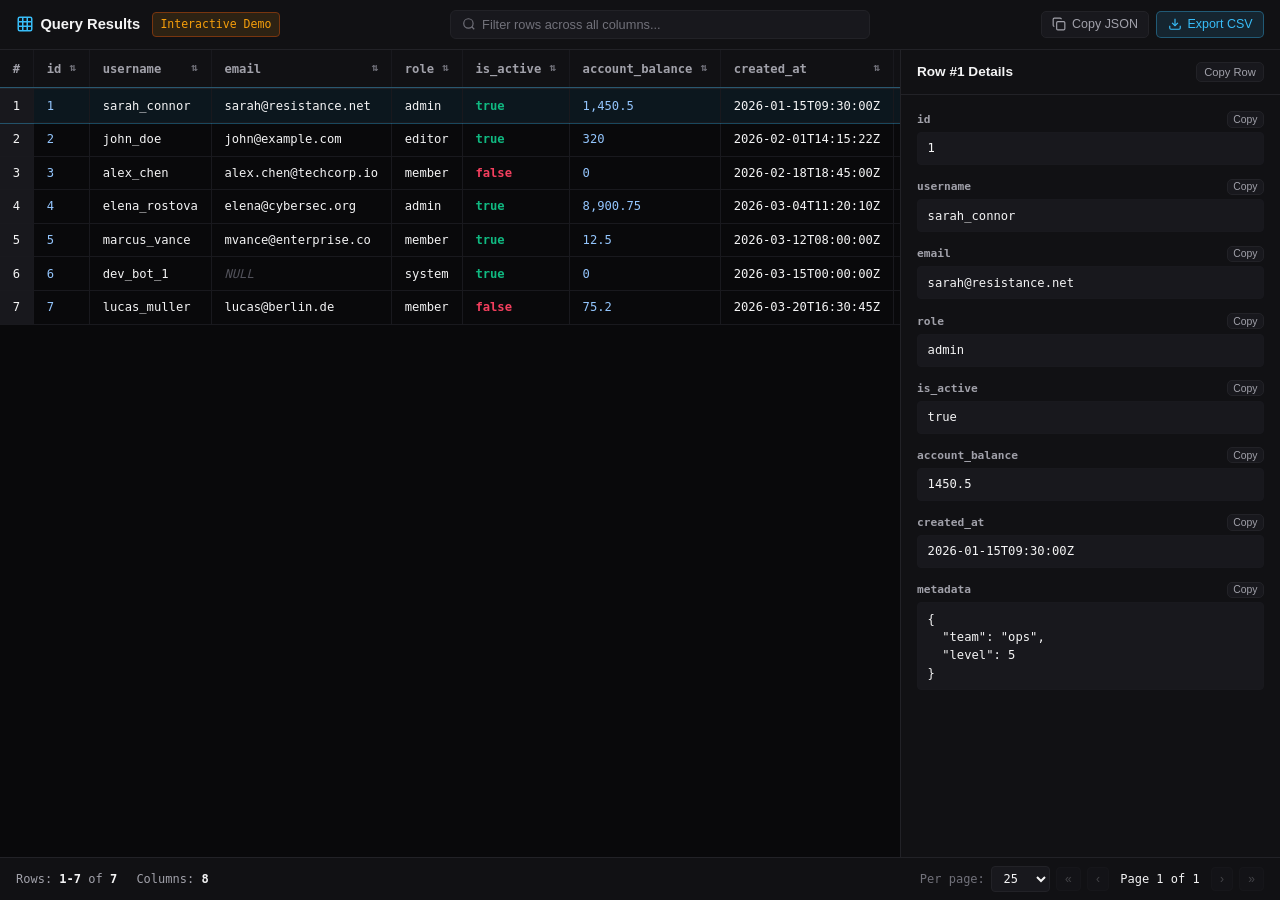
==== src/static/ui/data_grid.html @ 6f25be87 "feat(ui): implement official MCP Apps extension, UI viewers, and spec enhancements - Refactor server" ====
<!DOCTYPE html>
<html lang="en">
<head>
  <meta charset="UTF-8">
  <meta name="viewport" content="width=device-width, initial-scale=1.0">
  <title>PostgreSQL Query Result Data Grid</title>
  <style>
    :root {
      --bg: #09090b;
      --surface: #111114;
      --surface-raised: #18181d;
      --surface-hover: #1f1f26;
      --surface-active: #272732;
      --border: #222227;
      --border-subtle: #19191e;
      --border-focus: #3b3b44;
      --text: #f4f4f5;
      --text-secondary: #a1a1aa;
      --text-muted: #71717a;
      --text-dim: #52525b;
      --accent: #38bdf8;
      --accent-dim: rgba(56, 189, 248, 0.12);
      --accent-border: rgba(56, 189, 248, 0.35);
      --emerald: #10b981;
      --emerald-dim: rgba(16, 185, 129, 0.12);
      --emerald-border: #065f46;
      --amber: #f59e0b;
      --amber-dim: rgba(245, 158, 11, 0.12);
      --amber-border: #78350f;
      --red: #f43f5e;
      --red-dim: rgba(244, 63, 94, 0.14);
      --red-border: #881337;
      --font-mono: "JetBrains Mono", ui-monospace, "SF Mono", Menlo, Monaco, Consolas, monospace;
      --font-sans: -apple-system, BlinkMacSystemFont, "Segoe UI", Roboto, Helvetica, Arial, sans-serif;
    }

    * { box-sizing: border-box; margin: 0; padding: 0; }

    body {
      background-color: var(--bg);
      color: var(--text);
      font-family: var(--font-sans);
      font-size: 13px;
      line-height: 1.5;
      display: flex;
      flex-direction: column;
      height: 100vh;
      overflow: hidden;
      -webkit-font-smoothing: antialiased;
    }

    /* Top Control Bar */
    header {
      background: var(--surface);
      border-bottom: 1px solid var(--border);
      padding: 0.65rem 1rem;
      display: flex;
      align-items: center;
      justify-content: space-between;
      gap: 1rem;
      flex-shrink: 0;
      flex-wrap: wrap;
    }

    .header-left {
      display: flex;
      align-items: center;
      gap: 0.75rem;
    }

    .brand-title {
      font-size: 0.92rem;
      font-weight: 600;
      color: var(--text);
      display: flex;
      align-items: center;
      gap: 0.4rem;
    }

    .badge {
      display: inline-flex;
      align-items: center;
      font-family: var(--font-mono);
      font-size: 0.72rem;
      padding: 0.15rem 0.45rem;
      border-radius: 4px;
      font-weight: 500;
    }

    .badge-demo {
      background: var(--amber-dim);
      color: var(--amber);
      border: 1px solid var(--amber-border);
    }

    .badge-live {
      background: var(--emerald-dim);
      color: var(--emerald);
      border: 1px solid var(--emerald-border);
    }

    .badge-truncated {
      background: var(--red-dim);
      color: var(--red);
      border: 1px solid var(--red-border);
    }

    .controls-center {
      display: flex;
      align-items: center;
      gap: 0.6rem;
      flex: 1;
      max-width: 420px;
    }

    .search-box {
      display: flex;
      align-items: center;
      background: var(--surface-raised);
      border: 1px solid var(--border);
      border-radius: 6px;
      padding: 0.35rem 0.65rem;
      width: 100%;
      transition: border-color 0.15s ease;
    }

    .search-box:focus-within {
      border-color: var(--accent);
      box-shadow: 0 0 0 2px var(--accent-dim);
    }

    .search-box svg {
      color: var(--text-muted);
      margin-right: 0.4rem;
      flex-shrink: 0;
    }

    .search-input {
      background: transparent;
      border: none;
      color: var(--text);
      font-family: var(--font-sans);
      font-size: 0.8rem;
      outline: none;
      width: 100%;
    }

    .search-input::placeholder {
      color: var(--text-muted);
    }

    .actions {
      display: flex;
      align-items: center;
      gap: 0.45rem;
    }

    .btn {
      background: var(--surface-raised);
      border: 1px solid var(--border);
      color: var(--text-secondary);
      padding: 0.35rem 0.65rem;
      font-size: 0.78rem;
      border-radius: 5px;
      cursor: pointer;
      display: inline-flex;
      align-items: center;
      gap: 0.35rem;
      transition: all 0.15s ease;
    }

    .btn:hover {
      background: var(--surface-hover);
      color: var(--text);
      border-color: var(--border-focus);
    }

    .btn-primary {
      background: var(--accent-dim);
      border-color: var(--accent-border);
      color: var(--accent);
    }
    .btn-primary:hover {
      background: var(--accent);
      color: var(--bg);
    }

    /* Grid Area */
    main {
      flex: 1;
      display: flex;
      overflow: hidden;
      position: relative;
    }

    .grid-container {
      flex: 1;
      overflow: auto;
      background: var(--bg);
      position: relative;
    }

    table.data-grid {
      width: 100%;
      border-collapse: collapse;
      font-family: var(--font-mono);
      font-size: 0.76rem;
      white-space: nowrap;
    }

    table.data-grid th {
      position: sticky;
      top: 0;
      background: var(--surface);
      color: var(--text-secondary);
      text-align: left;
      padding: 0.6rem 0.8rem;
      font-weight: 600;
      border-bottom: 2px solid var(--border);
      border-right: 1px solid var(--border-subtle);
      user-select: none;
      cursor: pointer;
      transition: background 0.12s ease;
      z-index: 10;
    }

    table.data-grid th:hover {
      background: var(--surface-raised);
      color: var(--text);
    }

    table.data-grid th .th-content {
      display: flex;
      align-items: center;
      justify-content: space-between;
      gap: 0.5rem;
    }

    table.data-grid th .sort-icon {
      color: var(--text-muted);
      font-size: 0.7rem;
    }
    table.data-grid th.sort-asc .sort-icon {
      color: var(--accent);
    }
    table.data-grid th.sort-desc .sort-icon {
      color: var(--accent);
    }

    table.data-grid td {
      padding: 0.45rem 0.8rem;
      border-bottom: 1px solid var(--border-subtle);
      border-right: 1px solid var(--border-subtle);
      color: var(--text);
      max-width: 320px;
      overflow: hidden;
      text-overflow: ellipsis;
    }

    table.data-grid tr {
      cursor: pointer;
      transition: background 0.1s ease;
    }

    table.data-grid tr:hover {
      background: var(--surface-hover);
    }

    table.data-grid tr.selected {
      background: rgba(56, 189, 248, 0.08);
      outline: 1px solid var(--accent-border);
    }

    .row-index {
      color: var(--text-muted);
      width: 45px;
      text-align: right;
      background: var(--surface-raised);
      user-select: none;
    }

    /* Cell formatters */
    .cell-null {
      color: var(--text-dim);
      font-style: italic;
    }
    .cell-num {
      text-align: right;
      color: #93c5fd;
    }
    .cell-bool-true {
      color: var(--emerald);
      font-weight: 600;
    }
    .cell-bool-false {
      color: var(--red);
      font-weight: 600;
    }
    .cell-obj {
      color: #c084fc;
    }

    /* Detail Drawer */
    .row-drawer {
      width: 380px;
      background: var(--surface);
      border-left: 1px solid var(--border);
      display: flex;
      flex-direction: column;
      flex-shrink: 0;
      overflow: hidden;
    }

    .drawer-header {
      padding: 0.75rem 1rem;
      border-bottom: 1px solid var(--border);
      display: flex;
      align-items: center;
      justify-content: space-between;
    }

    .drawer-title {
      font-weight: 600;
      font-size: 0.85rem;
    }

    .drawer-body {
      padding: 1rem;
      overflow-y: auto;
      flex: 1;
    }

    .drawer-field {
      margin-bottom: 0.85rem;
    }

    .drawer-field-name {
      font-family: var(--font-mono);
      font-size: 0.7rem;
      color: var(--text-secondary);
      margin-bottom: 0.2rem;
      display: flex;
      justify-content: space-between;
      align-items: baseline;
    }

    .drawer-field-val {
      font-family: var(--font-mono);
      font-size: 0.76rem;
      background: var(--surface-raised);
      border: 1px solid var(--border-subtle);
      border-radius: 4px;
      padding: 0.4rem 0.6rem;
      color: var(--text);
      word-break: break-all;
      white-space: pre-wrap;
    }

    /* Footer Pagination & Stats */
    footer {
      background: var(--surface);
      border-top: 1px solid var(--border);
      padding: 0.5rem 1rem;
      display: flex;
      align-items: center;
      justify-content: space-between;
      font-family: var(--font-mono);
      font-size: 0.75rem;
      flex-shrink: 0;
      gap: 1rem;
      flex-wrap: wrap;
    }

    .footer-stats {
      color: var(--text-secondary);
      display: flex;
      align-items: center;
      gap: 1.2rem;
    }

    .footer-stats strong {
      color: var(--text);
    }

    .pagination {
      display: flex;
      align-items: center;
      gap: 0.4rem;
    }

    .page-select {
      background: var(--surface-raised);
      border: 1px solid var(--border);
      color: var(--text);
      font-family: var(--font-mono);
      font-size: 0.75rem;
      padding: 0.25rem 0.45rem;
      border-radius: 4px;
      outline: none;
    }

    .page-btn {
      background: var(--surface-raised);
      border: 1px solid var(--border);
      color: var(--text-secondary);
      padding: 0.25rem 0.5rem;
      border-radius: 4px;
      cursor: pointer;
      font-size: 0.75rem;
      transition: all 0.1s ease;
    }
    .page-btn:hover:not(:disabled) {
      background: var(--surface-hover);
      color: var(--text);
    }
    .page-btn:disabled {
      opacity: 0.35;
      cursor: not-allowed;
    }
  </style>
</head>
<body>

  <!-- Top Bar -->
  <header>
    <div class="header-left">
      <span class="brand-title">
        <svg width="18" height="18" viewBox="0 0 24 24" fill="none" stroke="currentColor" stroke-width="2" style="color:var(--accent)"><rect width="18" height="18" x="3" y="3" rx="2" ry="2"/><line x1="3" y1="9" x2="21" y2="9"/><line x1="3" y1="15" x2="21" y2="15"/><line x1="9" y1="3" x2="9" y2="21"/><line x1="15" y1="3" x2="15" y2="21"/></svg>
        Query Results
      </span>
      <span id="source-badge" class="badge badge-demo">Interactive Demo</span>
      <span id="truncated-badge" class="badge badge-truncated" style="display:none;">Truncated</span>
    </div>

    <!-- Search in table -->
    <div class="controls-center">
      <div class="search-box">
        <svg width="14" height="14" viewBox="0 0 24 24" fill="none" stroke="currentColor" stroke-width="2"><circle cx="11" cy="11" r="8"/><path d="m21 21-4.3-4.3"/></svg>
        <input type="text" id="filter-input" class="search-input" placeholder="Filter rows across all columns..." oninput="onFilterChanged()">
      </div>
    </div>

    <!-- Actions -->
    <div class="actions">
      <button class="btn" id="btn-copy" onclick="copyDataJson()">
        <svg width="14" height="14" viewBox="0 0 24 24" fill="none" stroke="currentColor" stroke-width="2"><rect width="14" height="14" x="8" y="8" rx="2" ry="2"/><path d="M4 16c-1.1 0-2-.9-2-2V4c0-1.1.9-2 2-2h10c1.1 0 2 .9 2 2"/></svg>
        Copy JSON
      </button>
      <button class="btn btn-primary" onclick="exportCsv()">
        <svg width="14" height="14" viewBox="0 0 24 24" fill="none" stroke="currentColor" stroke-width="2"><path d="M21 15v4a2 2 0 0 1-2 2H5a2 2 0 0 1-2-2v-4"/><polyline points="7 10 12 15 17 10"/><line x1="12" y1="15" x2="12" y2="3"/></svg>
        Export CSV
      </button>
    </div>
  </header>

  <!-- Main Data View -->
  <main>
    <div class="grid-container" id="grid-scroll">
      <table class="data-grid" id="main-table">
        <thead id="grid-header"></thead>
        <tbody id="grid-body"></tbody>
      </table>
    </div>

    <!-- Side Inspection Drawer -->
    <aside class="row-drawer" id="row-drawer">
      <div class="drawer-header">
        <span class="drawer-title" id="drawer-title">Row Inspector</span>
        <button class="btn" style="padding:0.2rem 0.45rem; font-size:0.7rem;" onclick="copyRowJson()">Copy Row</button>
      </div>
      <div class="drawer-body" id="drawer-body">
        <div style="color:var(--text-muted); text-align:center; padding-top:2rem;">
          Click any row in the grid to inspect all columns, types, and raw values.
        </div>
      </div>
    </aside>
  </main>

  <!-- Footer Pagination -->
  <footer>
    <div class="footer-stats">
      <span>Rows: <strong id="stat-showing-rows">0</strong> of <strong id="stat-total-rows">0</strong></span>
      <span>Columns: <strong id="stat-columns">0</strong></span>
      <span id="stat-filtered-wrapper" style="display:none; color:var(--amber)">
        Filtered: <strong id="stat-filtered-count">0</strong> matches
      </span>
    </div>

    <div class="pagination">
      <span style="color:var(--text-muted)">Per page:</span>
      <select id="page-size-select" class="page-select" onchange="changePageSize(this.value)">
        <option value="10">10</option>
        <option value="25" selected>25</option>
        <option value="50">50</option>
        <option value="100">100</option>
        <option value="all">All</option>
      </select>

      <button class="page-btn" id="btn-first" onclick="goToPage(1)" title="First page">&laquo;</button>
      <button class="page-btn" id="btn-prev" onclick="goToPage(currentPage - 1)" title="Previous page">&lsaquo;</button>
      <span style="color:var(--text); padding:0 0.3rem;" id="pagination-page-label">Page 1 of 1</span>
      <button class="page-btn" id="btn-next" onclick="goToPage(currentPage + 1)" title="Next page">&rsaquo;</button>
      <button class="page-btn" id="btn-last" onclick="goToPage(totalPages)" title="Last page">&raquo;</button>
    </div>
  </footer>

  <script>
    // Embedded sample demo payload
    const DEMO_PAYLOAD = {
      columns: ["id", "username", "email", "role", "is_active", "account_balance", "created_at", "metadata"],
      rows: [
        { id: 1, username: "sarah_connor", email: "sarah@resistance.net", role: "admin", is_active: true, account_balance: 1450.50, created_at: "2026-01-15T09:30:00Z", metadata: { team: "ops", level: 5 } },
        { id: 2, username: "john_doe", email: "john@example.com", role: "editor", is_active: true, account_balance: 320.00, created_at: "2026-02-01T14:15:22Z", metadata: { team: "content" } },
        { id: 3, username: "alex_chen", email: "alex.chen@techcorp.io", role: "member", is_active: false, account_balance: 0.00, created_at: "2026-02-18T18:45:00Z", metadata: null },
        { id: 4, username: "elena_rostova", email: "elena@cybersec.org", role: "admin", is_active: true, account_balance: 8900.75, created_at: "2026-03-04T11:20:10Z", metadata: { certs: ["CISSP", "OSCP"] } },
        { id: 5, username: "marcus_vance", email: "mvance@enterprise.co", role: "member", is_active: true, account_balance: 12.50, created_at: "2026-03-12T08:00:00Z", metadata: { verified: true } },
        { id: 6, username: "dev_bot_1", email: null, role: "system", is_active: true, account_balance: 0.00, created_at: "2026-03-15T00:00:00Z", metadata: { agent: true, version: "2.4" } },
        { id: 7, username: "lucas_muller", email: "lucas@berlin.de", role: "member", is_active: false, account_balance: 75.20, created_at: "2026-03-20T16:30:45Z", metadata: null }
      ],
      row_count: 7,
      truncated: false
    };

    let rawData = null;
    let columns = [];
    let allRows = [];
    let filteredRows = [];
    let sortColumn = null;
    let sortDirection = "none"; // "asc", "desc", "none"
    let currentPage = 1;
    let pageSize = 25;
    let totalPages = 1;
    let selectedRowIndex = null;

    function sendAppHandshake() {
      try {
        if (window.parent && window.parent !== window) {
          window.parent.postMessage({
            jsonrpc: "2.0",
            id: 1,
            method: "ui/initialize",
            params: {
              appCapabilities: {}
            }
          }, "*");
          window.parent.postMessage({ jsonrpc: "2.0", method: "ui/ready" }, "*");
        }
      } catch (e) {}
    }

    function extractPayload(msg) {
      if (!msg) return null;
      let p = msg.params || msg.result || msg;
      if (p && p.result) p = p.result;
      if (p && p.data) p = p.data;
      if (p && p.structuredContent) p = p.structuredContent;

      if (p && Array.isArray(p.content) && p.content.length > 0) {
        const textItem = p.content.find(c => c.type === "text" || typeof c.text === "string");
        if (textItem && typeof textItem.text === "string") {
          try {
            return JSON.parse(textItem.text);
          } catch (e) {
            return textItem.text;
          }
        }
      }

      if (typeof p === "string") {
        try { return JSON.parse(p); } catch (e) { return p; }
      }
      return p;
    }

    // MCP Apps postMessage listener
    window.addEventListener("message", (event) => {
      if (!event.data) return;
      let msg = event.data;
      if (typeof msg === "string") {
        try { msg = JSON.parse(msg); } catch (e) { return; }
      }

      if (msg.method === "ui/notifications/tool-result") {
        const payload = extractPayload(msg.params || msg);
        if (payload) loadGrid(payload, false);
      } else if (msg.method === "ui/notifications/tool-input") {
        console.debug("Received tool-input notification:", msg.params);
      } else if (msg.method === "ui/init" || msg.method === "ui/initialize" || msg.method === "tool/result" || msg.method === "ontoolresult") {
        const payload = extractPayload(msg.params || msg);
        if (payload) loadGrid(payload, false);
      } else if (msg.result && (msg.result.columns || msg.result.rows || msg.result.content)) {
        const payload = extractPayload(msg.result);
        if (payload) loadGrid(payload, false);
      } else if (msg.type === "tool_result" || (msg.columns && msg.rows) || msg.status === "ok") {
        loadGrid(msg, false);
      }
    });

    if (document.readyState === "loading") {
      window.addEventListener("DOMContentLoaded", () => {
        sendAppHandshake();
        loadGrid(DEMO_PAYLOAD, true);
      });
    } else {
      sendAppHandshake();
      loadGrid(DEMO_PAYLOAD, true);
    }

    function loadGrid(data, isDemo = false) {
      rawData = data;
      const badge = document.getElementById("source-badge");
      if (isDemo) {
        badge.className = "badge badge-demo";
        badge.textContent = "Interactive Demo";
      } else {
        badge.className = "badge badge-live";
        badge.textContent = "Live Result";
      }

      const truncBadge = document.getElementById("truncated-badge");
      if (data.truncated) {
        truncBadge.style.display = "inline-flex";
      } else {
        truncBadge.style.display = "none";
      }

      columns = data.columns || (data.rows && data.rows.length > 0 ? Object.keys(data.rows[0]) : []);
      allRows = data.rows || [];
      filteredRows = [...allRows];

      document.getElementById("stat-columns").textContent = columns.length;
      document.getElementById("stat-total-rows").textContent = allRows.length;

      sortColumn = null;
      sortDirection = "none";
      currentPage = 1;
      selectedRowIndex = allRows.length > 0 ? 0 : null;

      renderHeader();
      applyFiltersAndSort();

      if (allRows.length > 0) {
        selectRow(0);
      }
    }

    function renderHeader() {
      const thead = document.getElementById("grid-header");
      thead.innerHTML = "";
      const tr = document.createElement("tr");

      // Row index column header
      const thIdx = document.createElement("th");
      thIdx.className = "row-index";
      thIdx.textContent = "#";
      tr.appendChild(thIdx);

      columns.forEach(col => {
        const th = document.createElement("th");
        th.dataset.column = col;
        th.onclick = () => toggleSort(col);

        let icon = "⇅";
        if (sortColumn === col) {
          if (sortDirection === "asc") { icon = "▲"; th.classList.add("sort-asc"); }
          else if (sortDirection === "desc") { icon = "▼"; th.classList.add("sort-desc"); }
        }

        th.innerHTML = `
          <div class="th-content">
            <span>${escapeHtml(col)}</span>
            <span class="sort-icon">${icon}</span>
          </div>
        `;
        tr.appendChild(th);
      });

      thead.appendChild(tr);
    }

    function toggleSort(col) {
      if (sortColumn === col) {
        if (sortDirection === "none") sortDirection = "asc";
        else if (sortDirection === "asc") sortDirection = "desc";
        else { sortDirection = "none"; sortColumn = null; }
      } else {
        sortColumn = col;
        sortDirection = "asc";
      }
      renderHeader();
      applyFiltersAndSort();
    }

    function onFilterChanged() {
      applyFiltersAndSort();
    }

    function applyFiltersAndSort() {
      const query = document.getElementById("filter-input").value.trim().toLowerCase();

      // 1. Filter
      if (!query) {
        filteredRows = [...allRows];
        document.getElementById("stat-filtered-wrapper").style.display = "none";
      } else {
        filteredRows = allRows.filter(row => {
          return columns.some(col => {
            const val = row[col];
            if (val === null || val === undefined) return false;
            if (typeof val === "object") return JSON.stringify(val).toLowerCase().includes(query);
            return String(val).toLowerCase().includes(query);
          });
        });
        document.getElementById("stat-filtered-wrapper").style.display = "inline";
        document.getElementById("stat-filtered-count").textContent = filteredRows.length;
      }

      // 2. Sort
      if (sortColumn && sortDirection !== "none") {
        filteredRows.sort((a, b) => {
          let va = a[sortColumn];
          let vb = b[sortColumn];
          if (va === null || va === undefined) return 1;
          if (vb === null || vb === undefined) return -1;
          if (typeof va === "number" && typeof vb === "number") {
            return sortDirection === "asc" ? va - vb : vb - va;
          }
          const sa = String(va);
          const sb = String(vb);
          return sortDirection === "asc" ? sa.localeCompare(sb) : sb.localeCompare(sa);
        });
      }

      // 3. Paginate
      if (pageSize === "all") {
        totalPages = 1;
        currentPage = 1;
      } else {
        totalPages = Math.max(1, Math.ceil(filteredRows.length / pageSize));
        if (currentPage > totalPages) currentPage = totalPages;
      }

      renderRows();
      updatePaginationControls();
    }

    function renderRows() {
      const tbody = document.getElementById("grid-body");
      tbody.innerHTML = "";

      if (filteredRows.length === 0) {
        tbody.innerHTML = `<tr><td colspan="${columns.length + 1}" style="text-align:center; padding:3rem; color:var(--text-muted)">No matching records found.</td></tr>`;
        document.getElementById("stat-showing-rows").textContent = "0";
        return;
      }

      let start = 0;
      let end = filteredRows.length;
      if (pageSize !== "all") {
        start = (currentPage - 1) * pageSize;
        end = Math.min(start + pageSize, filteredRows.length);
      }

      document.getElementById("stat-showing-rows").textContent = `${start + 1}-${end}`;

      for (let i = start; i < end; i++) {
        const row = filteredRows[i];
        const tr = document.createElement("tr");
        if (selectedRowIndex === i) tr.classList.add("selected");
        tr.onclick = () => selectRow(i, tr);

        // Index cell
        const tdIdx = document.createElement("td");
        tdIdx.className = "row-index";
        tdIdx.textContent = i + 1;
        tr.appendChild(tdIdx);

        columns.forEach(col => {
          const td = document.createElement("td");
          const val = row[col];
          td.innerHTML = formatCellValue(val);
          tr.appendChild(td);
        });

        tbody.appendChild(tr);
      }
    }

    function formatCellValue(val) {
      if (val === null || val === undefined) {
        return `<span class="cell-null">NULL</span>`;
      }
      if (typeof val === "boolean") {
        return val ? `<span class="cell-bool-true">true</span>` : `<span class="cell-bool-false">false</span>`;
      }
      if (typeof val === "number") {
        return `<span class="cell-num">${val.toLocaleString()}</span>`;
      }
      if (typeof val === "object") {
        return `<span class="cell-obj">${escapeHtml(JSON.stringify(val))}</span>`;
      }
      return escapeHtml(String(val));
    }

    function escapeHtml(str) {
      return str.replace(/&/g, "&amp;").replace(/</g, "&lt;").replace(/>/g, "&gt;");
    }

    function selectRow(index, trElement = null) {
      selectedRowIndex = index;
      document.querySelectorAll("table.data-grid tr.selected").forEach(r => r.classList.remove("selected"));
      if (trElement) {
        trElement.classList.add("selected");
      } else {
        const allTrs = document.querySelectorAll("table.data-grid tbody tr");
        if (allTrs[index]) {
          allTrs[index].classList.add("selected");
        }
      }

      const row = filteredRows[index];
      if (!row) return;

      document.getElementById("drawer-title").textContent = `Row #${index + 1} Details`;
      const body = document.getElementById("drawer-body");
      body.innerHTML = "";

      columns.forEach(col => {
        const val = row[col];
        let valStr = val === null ? "NULL" : (typeof val === "object" ? JSON.stringify(val, null, 2) : String(val));

        const field = document.createElement("div");
        field.className = "drawer-field";

        const fieldName = document.createElement("div");
        fieldName.className = "drawer-field-name";

        const strong = document.createElement("strong");
        strong.textContent = col;
        fieldName.appendChild(strong);

        const copyBtn = document.createElement("button");
        copyBtn.className = "btn";
        copyBtn.style.padding = "0.1rem 0.35rem";
        copyBtn.style.fontSize = "0.65rem";
        copyBtn.textContent = "Copy";
        copyBtn.onclick = () => {
          navigator.clipboard.writeText(valStr).then(() => {
            const orig = copyBtn.textContent;
            copyBtn.textContent = "Copied!";
            setTimeout(() => { copyBtn.textContent = orig; }, 1200);
          });
        };
        fieldName.appendChild(copyBtn);

        const fieldVal = document.createElement("div");
        fieldVal.className = "drawer-field-val";
        fieldVal.textContent = valStr;

        field.appendChild(fieldName);
        field.appendChild(fieldVal);
        body.appendChild(field);
      });
    }

    function updatePaginationControls() {
      document.getElementById("pagination-page-label").textContent = `Page ${currentPage} of ${totalPages}`;
      document.getElementById("btn-first").disabled = (currentPage <= 1);
      document.getElementById("btn-prev").disabled = (currentPage <= 1);
      document.getElementById("btn-next").disabled = (currentPage >= totalPages);
      document.getElementById("btn-last").disabled = (currentPage >= totalPages);
    }

    function goToPage(page) {
      if (page < 1 || page > totalPages) return;
      currentPage = page;
      renderRows();
      updatePaginationControls();
      document.getElementById("grid-scroll").scrollTop = 0;
    }

    function changePageSize(size) {
      pageSize = size === "all" ? "all" : parseInt(size, 10);
      currentPage = 1;
      applyFiltersAndSort();
    }

    function copyRowJson() {
      if (selectedRowIndex === null || !filteredRows[selectedRowIndex]) return;
      const json = JSON.stringify(filteredRows[selectedRowIndex], null, 2);
      navigator.clipboard.writeText(json);
    }

    function copyDataJson() {
      const dataToCopy = filteredRows.length > 0 ? filteredRows : allRows;
      const json = JSON.stringify(dataToCopy, null, 2);
      navigator.clipboard.writeText(json).then(() => {
        const btn = document.getElementById("btn-copy");
        const orig = btn.innerHTML;
        btn.innerHTML = `<span style="color:var(--emerald)">Copied!</span>`;
        setTimeout(() => { btn.innerHTML = orig; }, 1500);
      });
    }

    function exportCsv() {
      if (columns.length === 0) return;
      const query = document.getElementById("filter-input").value.trim();
      const targetRows = query ? filteredRows : allRows;

      const csvLines = [];
      // Header
      csvLines.push(columns.map(c => `"${String(c).replace(/"/g, '""')}"`).join(","));

      // Rows
      targetRows.forEach(row => {
        const line = columns.map(c => {
          const v = row[c];
          if (v === null || v === undefined) return "";
          const s = typeof v === "object" ? JSON.stringify(v) : String(v);
          return `"${s.replace(/"/g, '""')}"`;
        }).join(",");
        csvLines.push(line);
      });

      const csvBlob = new Blob([csvLines.join("\n")], { type: "text/csv;charset=utf-8;" });
      const url = URL.createObjectURL(csvBlob);
      const a = document.createElement("a");
      a.href = url;
      a.download = `query_results_${new Date().toISOString().slice(0, 19).replace(/[:T]/g, "_")}.csv`;
      a.click();
      URL.revokeObjectURL(url);
    }
  </script>
</body>
</html>
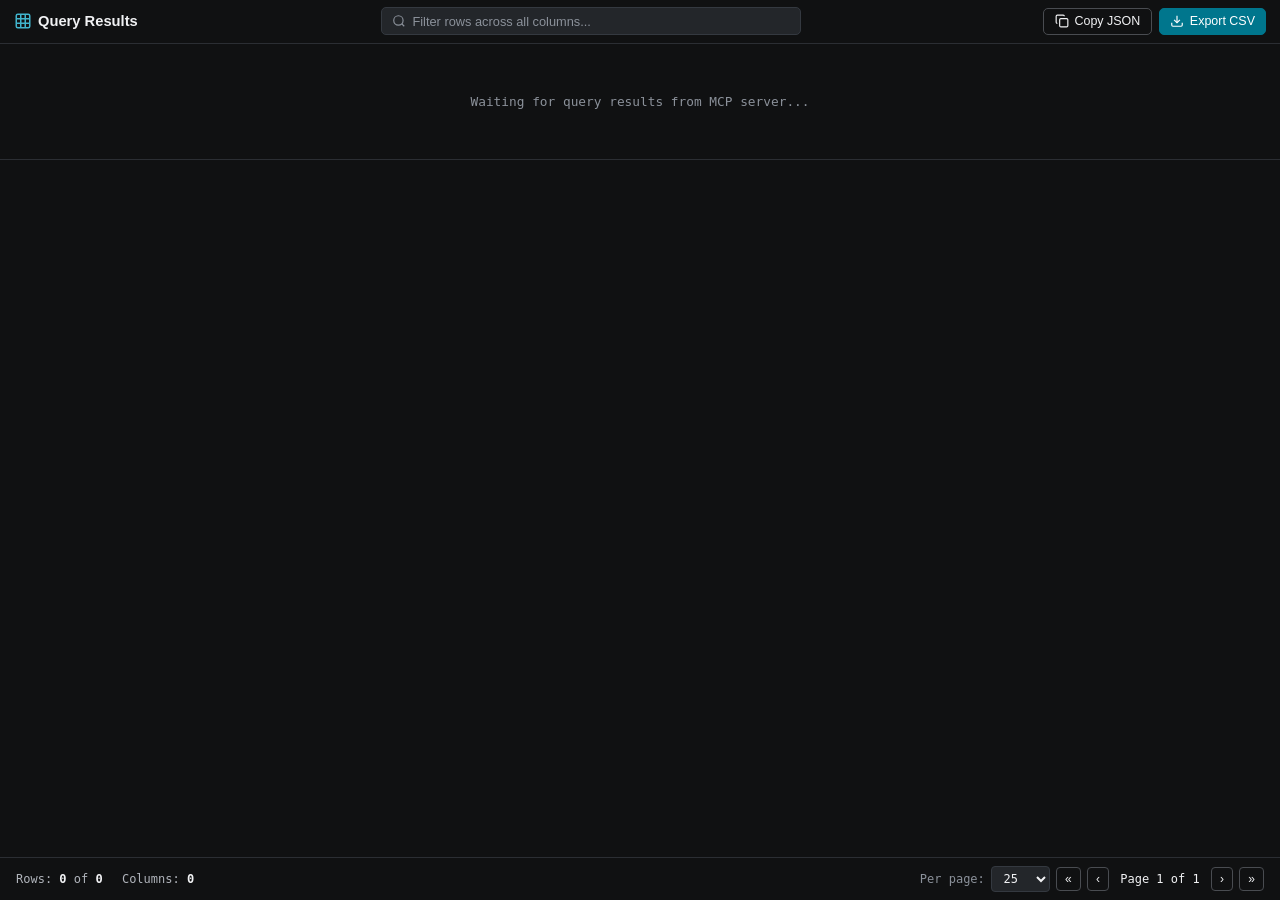
==== commit 28b40477: "feat(ui,server): modernize web dashboard and decouple mcp gui apps - Modernize Web UI with modular F" ====
--- a/src/static/ui/data_grid.html
+++ b/src/static/ui/data_grid.html
@@ -5,33 +5,41 @@
   <meta name="viewport" content="width=device-width, initial-scale=1.0">
   <title>PostgreSQL Query Result Data Grid</title>
   <style>
+    /* Flat Corporate dark tokens (see src/static/tokens.css); inlined because MCP app views must be self-contained. */
     :root {
-      --bg: #09090b;
-      --surface: #111114;
-      --surface-raised: #18181d;
-      --surface-hover: #1f1f26;
-      --surface-active: #272732;
-      --border: #222227;
-      --border-subtle: #19191e;
-      --border-focus: #3b3b44;
-      --text: #f4f4f5;
-      --text-secondary: #a1a1aa;
-      --text-muted: #71717a;
-      --text-dim: #52525b;
-      --accent: #38bdf8;
-      --accent-dim: rgba(56, 189, 248, 0.12);
-      --accent-border: rgba(56, 189, 248, 0.35);
-      --emerald: #10b981;
-      --emerald-dim: rgba(16, 185, 129, 0.12);
-      --emerald-border: #065f46;
-      --amber: #f59e0b;
-      --amber-dim: rgba(245, 158, 11, 0.12);
-      --amber-border: #78350f;
-      --red: #f43f5e;
-      --red-dim: rgba(244, 63, 94, 0.14);
-      --red-border: #881337;
-      --font-mono: "JetBrains Mono", ui-monospace, "SF Mono", Menlo, Monaco, Consolas, monospace;
-      --font-sans: -apple-system, BlinkMacSystemFont, "Segoe UI", Roboto, Helvetica, Arial, sans-serif;
+      color-scheme: dark;
+      --bg: #101112;
+      --surface: #101112;
+      --surface-raised: #101112;
+      --surface-hover: #1b1e21;
+      --surface-active: #2b2e33;
+      --field: #23262a;
+      --field-border: #343940;
+      --border: #494c51;
+      --border-subtle: #2b2e33;
+      --border-focus: #494c51;
+      --text: #f1f2f4;
+      --text-secondary: #b0b4bb;
+      --text-muted: #8b919a;
+      --text-dim: #8b919a;
+      --accent: #41b5cd;
+      --accent-solid: #00768d;
+      --accent-solid-hover: #00667c;
+      --accent-dim: #112a31;
+      --accent-border: #00768d;
+      --info: #a2b9f5;
+      --purple: #bda3ee;
+      --emerald: #4be0af;
+      --emerald-dim: #0b2a22;
+      --emerald-border: #0b2a22;
+      --amber: #e6c55b;
+      --amber-dim: #30260e;
+      --amber-border: #30260e;
+      --red: #f3a0ab;
+      --red-dim: #301b21;
+      --red-border: #301b21;
+      --font-mono: ui-monospace, 'SFMono-Regular', Menlo, Consolas, monospace;
+      --font-sans: Inter, ui-sans-serif, -apple-system, BlinkMacSystemFont, 'Segoe UI', sans-serif;
     }
 
     * { box-sizing: border-box; margin: 0; padding: 0; }
@@ -52,12 +60,12 @@
     /* Top Control Bar */
     header {
       background: var(--surface);
-      border-bottom: 1px solid var(--border);
-      padding: 0.65rem 1rem;
+      border-bottom: 1px solid var(--border-subtle);
+      padding: 0.45rem 0.85rem;
       display: flex;
       align-items: center;
       justify-content: space-between;
-      gap: 1rem;
+      gap: 0.6rem;
       flex-shrink: 0;
       flex-wrap: wrap;
     }
@@ -82,27 +90,26 @@
       align-items: center;
       font-family: var(--font-mono);
       font-size: 0.72rem;
-      padding: 0.15rem 0.45rem;
-      border-radius: 4px;
-      font-weight: 500;
+      padding: 0.3rem 0.7rem;
+      border-radius: 10px;
+      corner-shape: squircle;
+      font-weight: 600;
+      border: 1px solid color-mix(in srgb, currentColor 35%, transparent);
     }
 
     .badge-demo {
       background: var(--amber-dim);
       color: var(--amber);
-      border: 1px solid var(--amber-border);
     }
 
     .badge-live {
       background: var(--emerald-dim);
       color: var(--emerald);
-      border: 1px solid var(--emerald-border);
     }
 
     .badge-truncated {
       background: var(--red-dim);
       color: var(--red);
-      border: 1px solid var(--red-border);
     }
 
     .controls-center {
@@ -116,17 +123,17 @@
     .search-box {
       display: flex;
       align-items: center;
-      background: var(--surface-raised);
-      border: 1px solid var(--border);
-      border-radius: 6px;
+      background: var(--field);
+      border: 1px solid var(--field-border);
+      border-radius: 5px;
       padding: 0.35rem 0.65rem;
       width: 100%;
-      transition: border-color 0.15s ease;
+      transition: border-color 0.14s ease, box-shadow 0.14s ease;
     }
 
     .search-box:focus-within {
       border-color: var(--accent);
-      box-shadow: 0 0 0 2px var(--accent-dim);
+      box-shadow: 0 0 0 1px var(--accent-border);
     }
 
     .search-box svg {
@@ -156,9 +163,9 @@
     }
 
     .btn {
-      background: var(--surface-raised);
+      background: transparent;
       border: 1px solid var(--border);
-      color: var(--text-secondary);
+      color: var(--text);
       padding: 0.35rem 0.65rem;
       font-size: 0.78rem;
       border-radius: 5px;
@@ -176,13 +183,14 @@
     }
 
     .btn-primary {
-      background: var(--accent-dim);
-      border-color: var(--accent-border);
-      color: var(--accent);
+      background: var(--accent-solid);
+      border-color: var(--accent-solid);
+      color: #ffffff;
     }
     .btn-primary:hover {
-      background: var(--accent);
-      color: var(--bg);
+      background: var(--accent-solid-hover);
+      border-color: var(--accent-solid-hover);
+      color: #ffffff;
     }
 
     /* Grid Area */
@@ -215,9 +223,8 @@
       color: var(--text-secondary);
       text-align: left;
       padding: 0.6rem 0.8rem;
-      font-weight: 600;
-      border-bottom: 2px solid var(--border);
-      border-right: 1px solid var(--border-subtle);
+      font-weight: 550;
+      border-bottom: 1px solid var(--border-subtle);
       user-select: none;
       cursor: pointer;
       transition: background 0.12s ease;
@@ -225,7 +232,7 @@
     }
 
     table.data-grid th:hover {
-      background: var(--surface-raised);
+      background: var(--surface-hover);
       color: var(--text);
     }
 
@@ -250,7 +257,6 @@
     table.data-grid td {
       padding: 0.45rem 0.8rem;
       border-bottom: 1px solid var(--border-subtle);
-      border-right: 1px solid var(--border-subtle);
       color: var(--text);
       max-width: 320px;
       overflow: hidden;
@@ -267,15 +273,13 @@
     }
 
     table.data-grid tr.selected {
-      background: rgba(56, 189, 248, 0.08);
-      outline: 1px solid var(--accent-border);
+      background: var(--accent-dim);
     }
 
     .row-index {
       color: var(--text-muted);
       width: 45px;
       text-align: right;
-      background: var(--surface-raised);
       user-select: none;
     }
 
@@ -286,7 +290,8 @@
     }
     .cell-num {
       text-align: right;
-      color: #93c5fd;
+      color: var(--info);
+      font-variant-numeric: tabular-nums;
     }
     .cell-bool-true {
       color: var(--emerald);
@@ -297,23 +302,27 @@
       font-weight: 600;
     }
     .cell-obj {
-      color: #c084fc;
+      color: var(--purple);
     }
 
     /* Detail Drawer */
     .row-drawer {
-      width: 380px;
+      display: none;
+      width: min(340px, 45%);
       background: var(--surface);
-      border-left: 1px solid var(--border);
-      display: flex;
+      border-left: 1px solid var(--border-subtle);
       flex-direction: column;
       flex-shrink: 0;
       overflow: hidden;
     }
 
+    .row-drawer.open {
+      display: flex;
+    }
+
     .drawer-header {
-      padding: 0.75rem 1rem;
-      border-bottom: 1px solid var(--border);
+      padding: 0.5rem 0.85rem;
+      border-bottom: 1px solid var(--border-subtle);
       display: flex;
       align-items: center;
       justify-content: space-between;
@@ -347,9 +356,9 @@
     .drawer-field-val {
       font-family: var(--font-mono);
       font-size: 0.76rem;
-      background: var(--surface-raised);
-      border: 1px solid var(--border-subtle);
-      border-radius: 4px;
+      background: var(--field);
+      border: 1px solid var(--field-border);
+      border-radius: 5px;
       padding: 0.4rem 0.6rem;
       color: var(--text);
       word-break: break-all;
@@ -359,7 +368,7 @@
     /* Footer Pagination & Stats */
     footer {
       background: var(--surface);
-      border-top: 1px solid var(--border);
+      border-top: 1px solid var(--border-subtle);
       padding: 0.5rem 1rem;
       display: flex;
       align-items: center;
@@ -389,8 +398,8 @@
     }
 
     .page-select {
-      background: var(--surface-raised);
-      border: 1px solid var(--border);
+      background: var(--field);
+      border: 1px solid var(--field-border);
       color: var(--text);
       font-family: var(--font-mono);
       font-size: 0.75rem;
@@ -400,9 +409,9 @@
     }
 
     .page-btn {
-      background: var(--surface-raised);
+      background: transparent;
       border: 1px solid var(--border);
-      color: var(--text-secondary);
+      color: var(--text);
       padding: 0.25rem 0.5rem;
       border-radius: 4px;
       cursor: pointer;
@@ -428,7 +437,7 @@
         <svg width="18" height="18" viewBox="0 0 24 24" fill="none" stroke="currentColor" stroke-width="2" style="color:var(--accent)"><rect width="18" height="18" x="3" y="3" rx="2" ry="2"/><line x1="3" y1="9" x2="21" y2="9"/><line x1="3" y1="15" x2="21" y2="15"/><line x1="9" y1="3" x2="9" y2="21"/><line x1="15" y1="3" x2="15" y2="21"/></svg>
         Query Results
       </span>
-      <span id="source-badge" class="badge badge-demo">Interactive Demo</span>
+      <span id="source-badge" class="badge badge-live" style="display:none;">Live Result</span>
       <span id="truncated-badge" class="badge badge-truncated" style="display:none;">Truncated</span>
     </div>
 
@@ -466,7 +475,10 @@
     <aside class="row-drawer" id="row-drawer">
       <div class="drawer-header">
         <span class="drawer-title" id="drawer-title">Row Inspector</span>
-        <button class="btn" style="padding:0.2rem 0.45rem; font-size:0.7rem;" onclick="copyRowJson()">Copy Row</button>
+        <div style="display:flex; align-items:center; gap:0.35rem;">
+          <button class="btn" style="padding:0.2rem 0.45rem; font-size:0.7rem;" onclick="copyRowJson()">Copy</button>
+          <button class="btn" style="padding:0.2rem 0.45rem; font-size:0.7rem;" onclick="closeDrawer()" title="Close Inspector">✕</button>
+        </div>
       </div>
       <div class="drawer-body" id="drawer-body">
         <div style="color:var(--text-muted); text-align:center; padding-top:2rem;">
@@ -544,32 +556,50 @@
             }
           }, "*");
           window.parent.postMessage({ jsonrpc: "2.0", method: "ui/ready" }, "*");
+          window.parent.postMessage({ jsonrpc: "2.0", method: "ui/resize", params: { height: 420 } }, "*");
         }
       } catch (e) {}
     }
 
     function extractPayload(msg) {
       if (!msg) return null;
-      let p = msg.params || msg.result || msg;
-      if (p && p.result) p = p.result;
-      if (p && p.data) p = p.data;
-      if (p && p.structuredContent) p = p.structuredContent;
+      let p = msg;
+      if (p.params) p = p.params;
+      if (p.result) p = p.result;
+      if (p.toolResult) p = p.toolResult;
+      if (p.data) p = p.data;
+      if (p.payload) p = p.payload;
+      if (p.structuredContent) p = p.structuredContent;
 
       if (p && Array.isArray(p.content) && p.content.length > 0) {
         const textItem = p.content.find(c => c.type === "text" || typeof c.text === "string");
         if (textItem && typeof textItem.text === "string") {
           try {
-            return JSON.parse(textItem.text);
-          } catch (e) {
-            return textItem.text;
-          }
+            const parsed = JSON.parse(textItem.text);
+            if (parsed && (parsed.columns || parsed.rows || Array.isArray(parsed))) return parsed;
+          } catch (e) {}
         }
       }
 
       if (typeof p === "string") {
-        try { return JSON.parse(p); } catch (e) { return p; }
-      }
-      return p;
+        try {
+          const parsed = JSON.parse(p);
+          if (parsed && (parsed.columns || parsed.rows || Array.isArray(parsed))) return parsed;
+        } catch (e) {
+          return p;
+        }
+      }
+
+      if (Array.isArray(p)) {
+        const cols = p.length > 0 ? Object.keys(p[0]) : [];
+        return { columns: cols, rows: p, row_count: p.length, truncated: false };
+      }
+
+      if (p && (p.columns || p.rows)) {
+        return p;
+      }
+
+      return null;
     }
 
     // MCP Apps postMessage listener
@@ -580,48 +610,63 @@
         try { msg = JSON.parse(msg); } catch (e) { return; }
       }
 
-      if (msg.method === "ui/notifications/tool-result") {
-        const payload = extractPayload(msg.params || msg);
-        if (payload) loadGrid(payload, false);
-      } else if (msg.method === "ui/notifications/tool-input") {
-        console.debug("Received tool-input notification:", msg.params);
-      } else if (msg.method === "ui/init" || msg.method === "ui/initialize" || msg.method === "tool/result" || msg.method === "ontoolresult") {
-        const payload = extractPayload(msg.params || msg);
-        if (payload) loadGrid(payload, false);
-      } else if (msg.result && (msg.result.columns || msg.result.rows || msg.result.content)) {
-        const payload = extractPayload(msg.result);
-        if (payload) loadGrid(payload, false);
-      } else if (msg.type === "tool_result" || (msg.columns && msg.rows) || msg.status === "ok") {
-        loadGrid(msg, false);
+      const payload = extractPayload(msg);
+      if (payload && (payload.columns || payload.rows)) {
+        loadGrid(payload, false);
       }
     });
+
+    const isDemoMode = new URLSearchParams(window.location.search).get("demo") === "true";
+
+    function showWaitingState() {
+      const thead = document.getElementById("grid-header");
+      if (thead) thead.innerHTML = "";
+      const tbody = document.getElementById("grid-body");
+      if (tbody) {
+        tbody.innerHTML = `
+          <tr>
+            <td colspan="10" style="text-align:center; padding:3rem 1rem; color:var(--text-muted); font-family:var(--font-mono); font-size:0.8rem;">
+              Waiting for query results from MCP server...
+            </td>
+          </tr>
+        `;
+      }
+    }
 
     if (document.readyState === "loading") {
       window.addEventListener("DOMContentLoaded", () => {
         sendAppHandshake();
-        loadGrid(DEMO_PAYLOAD, true);
+        if (isDemoMode) {
+          loadGrid(DEMO_PAYLOAD, true);
+        } else {
+          showWaitingState();
+        }
       });
     } else {
       sendAppHandshake();
-      loadGrid(DEMO_PAYLOAD, true);
+      if (isDemoMode) {
+        loadGrid(DEMO_PAYLOAD, true);
+      } else {
+        showWaitingState();
+      }
     }
 
     function loadGrid(data, isDemo = false) {
       rawData = data;
       const badge = document.getElementById("source-badge");
-      if (isDemo) {
-        badge.className = "badge badge-demo";
-        badge.textContent = "Interactive Demo";
-      } else {
-        badge.className = "badge badge-live";
-        badge.textContent = "Live Result";
+      if (badge) {
+        if (!isDemo) {
+          badge.className = "badge badge-live";
+          badge.textContent = "Live Result";
+          badge.style.display = "inline-flex";
+        } else {
+          badge.style.display = "none";
+        }
       }
 
       const truncBadge = document.getElementById("truncated-badge");
-      if (data.truncated) {
-        truncBadge.style.display = "inline-flex";
-      } else {
-        truncBadge.style.display = "none";
+      if (truncBadge) {
+        truncBadge.style.display = data.truncated ? "inline-flex" : "none";
       }
 
       columns = data.columns || (data.rows && data.rows.length > 0 ? Object.keys(data.rows[0]) : []);
@@ -634,14 +679,10 @@
       sortColumn = null;
       sortDirection = "none";
       currentPage = 1;
-      selectedRowIndex = allRows.length > 0 ? 0 : null;
+      selectedRowIndex = null;
 
       renderHeader();
       applyFiltersAndSort();
-
-      if (allRows.length > 0) {
-        selectRow(0);
-      }
     }
 
     function renderHeader() {
@@ -806,6 +847,13 @@
       return str.replace(/&/g, "&amp;").replace(/</g, "&lt;").replace(/>/g, "&gt;");
     }
 
+    function closeDrawer() {
+      const drawer = document.getElementById("row-drawer");
+      if (drawer) drawer.classList.remove("open");
+      document.querySelectorAll("table.data-grid tr.selected").forEach(r => r.classList.remove("selected"));
+      selectedRowIndex = null;
+    }
+
     function selectRow(index, trElement = null) {
       selectedRowIndex = index;
       document.querySelectorAll("table.data-grid tr.selected").forEach(r => r.classList.remove("selected"));
@@ -817,6 +865,9 @@
           allTrs[index].classList.add("selected");
         }
       }
+
+      const drawer = document.getElementById("row-drawer");
+      if (drawer) drawer.classList.add("open");
 
       const row = filteredRows[index];
       if (!row) return;
